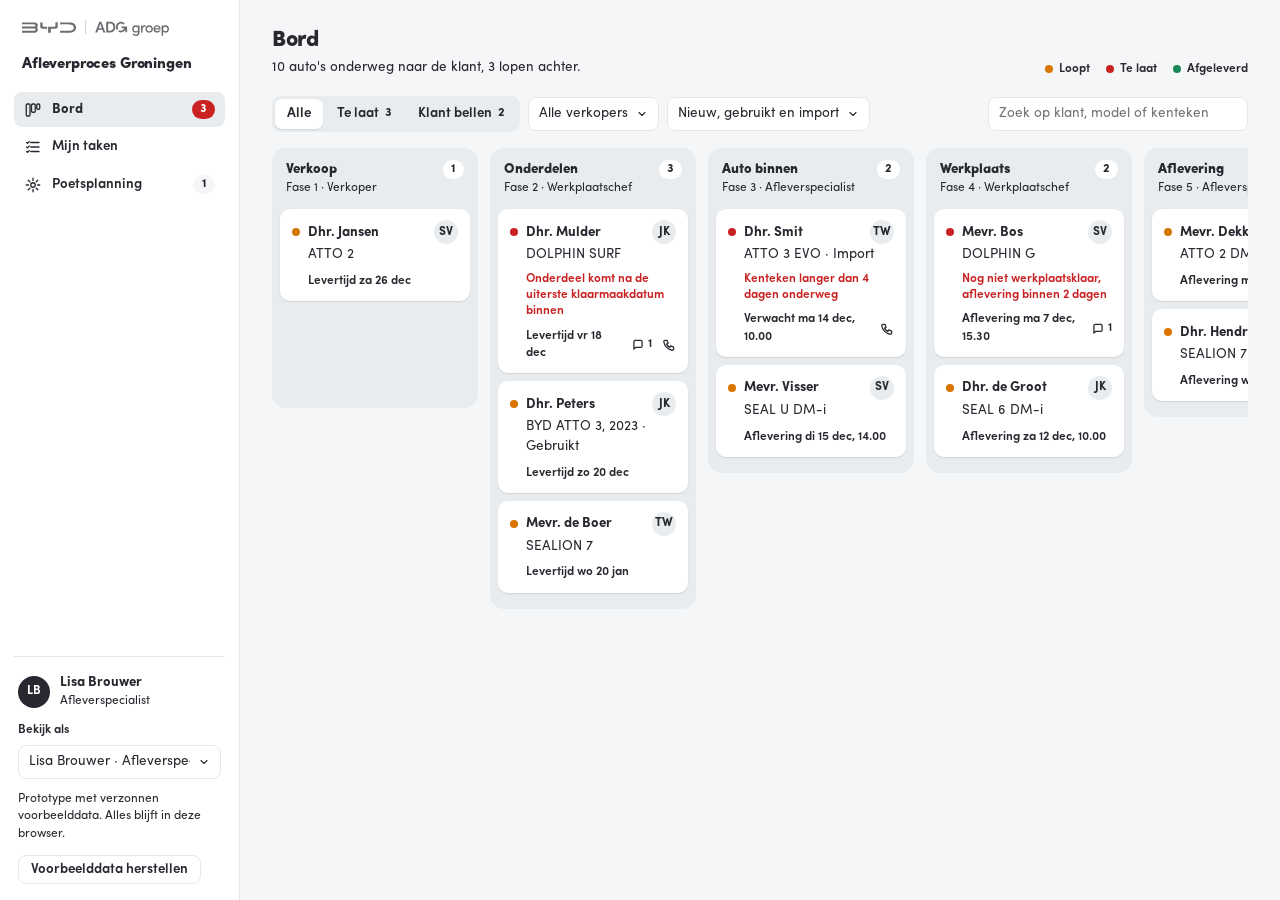
==== index.html @ 132f9332 "Prototype digitaal afleverproces BYD Groningen (verzonnen voorbeelddata) Co-Authored-By: Claude Opus" ====
<!doctype html>
<html lang="nl">
<head>
<meta charset="utf-8">
<meta name="viewport" content="width=device-width,initial-scale=1">
<meta name="robots" content="noindex,nofollow">
<title>Bord · Afleverproces BYD Groningen</title>
<link rel="stylesheet" href="css/huisstijl.css">
<link rel="stylesheet" href="css/componenten.css">
<link rel="stylesheet" href="css/animaties.css">
<link rel="stylesheet" href="css/app.css">
</head>
<body>
<main class="pagina">
  <div class="pagina-kop">
    <div>
      <h1>Bord</h1>
      <p id="samenvatting"></p>
    </div>
    <div class="legenda">
      <span><span class="stip st-oranje"></span>Loopt</span>
      <span><span class="stip st-rood"></span>Te laat</span>
      <span><span class="stip st-groen"></span>Afgeleverd</span>
    </div>
  </div>
  <div class="filterbalk">
    <div class="segment" id="weergave" role="group" aria-label="Welke auto's"></div>
    <label class="vh" for="f_verkoper">Verkoper</label>
    <select id="f_verkoper" class="invoer"><option value="">Alle verkopers</option></select>
    <label class="vh" for="f_type">Soort</label>
    <select id="f_type" class="invoer"><option value="">Nieuw, gebruikt en import</option><option value="nieuw">Nieuw</option><option value="gebruikt">Gebruikt</option><option value="import">Import</option></select>
    <label class="vh" for="zoek">Zoeken</label>
    <input id="zoek" class="invoer zoek" type="search" placeholder="Zoek op klant, model of kenteken">
  </div>
  <div class="bord" id="bord"></div>
</main>
<script src="js/proces.js"></script>
<script src="js/demo-data.js"></script>
<script src="js/ui.js"></script>
<script src="js/bord.js"></script>
</body>
</html>
---- css/huisstijl.css ----
/* ==========================================================================
   ADG-huisstijl: kleuren, letter en basis. Elke pagina laadt dit bestand eerst.

   Waarom een los bestand: wil je een kleur of de letter aanpassen, dan doe je dat
   hier en verandert het op alle pagina's tegelijk. Pagina's gebruiken alleen de
   variabelen hieronder, nooit een losse kleurcode.

   Bron van de waarden: de ADG-huurpagina en het ADG-marketingdashboard
   (rood #ca2222, antraciet #282830, Sofia Pro), aangevuld met de lichtgrijzen uit
   de BYD-offertemodule. Structuur en maten zijn overgenomen uit de offertemodule.

   Sofia Pro: omgezette desktop-bestanden, dezelfde als in de offertemodule. Voor
   publieke hosting moet ADG bevestigen dat de licentie webfont-gebruik dekt.
   ========================================================================== */

@font-face{font-family:'Sofia Pro';src:url('../assets/fonts/sofiapro-400.woff2') format('woff2');font-weight:400;font-style:normal;font-display:swap}
@font-face{font-family:'Sofia Pro';src:url('../assets/fonts/sofiapro-500.woff2') format('woff2');font-weight:500;font-style:normal;font-display:swap}
@font-face{font-family:'Sofia Pro';src:url('../assets/fonts/sofiapro-600.woff2') format('woff2');font-weight:600;font-style:normal;font-display:swap}
@font-face{font-family:'Sofia Pro';src:url('../assets/fonts/sofiapro-700.woff2') format('woff2');font-weight:700;font-style:normal;font-display:swap}
@font-face{font-family:'Sofia Pro';src:url('../assets/fonts/sofiapro-800.woff2') format('woff2');font-weight:800;font-style:normal;font-display:swap}

:root{
  --ink:#282830;             /* ADG antraciet, primaire tekst */
  --ink-70:#5a5a66;          /* labels */
  --muted:#6b7280;           /* secundaire tekst */
  --app-bg:#fafafa;          /* paginacanvas */
  --surface:#ffffff;         /* kaarten en panelen */
  --surface-2:#f4f6f7;       /* subtiele vlakken en invoervelden (ADG-lichtgrijs) */
  --line:#e5e7eb;            /* randen */
  --accent:#ca2222;          /* ADG rood, primaire acties */
  --accent-ink:#b01c1c;      /* rood hover */
  --accent-soft:#fde9e9;     /* rood vlak, meldingen */
  --focus:rgba(202,34,34,.14);
  --ok:#1a8754;              /* groen: ingediend, gelukt */
  --ok-soft:#e8f5ee;
  --warn:#b45309;            /* oranje: let op */
  --warn-soft:#fffbeb;
  --font:'Sofia Pro',-apple-system,BlinkMacSystemFont,'Segoe UI',Roboto,Arial,sans-serif;
  --r-sm:8px; --r-md:10px; --r-lg:16px;
  --shadow-card:0 24px 60px -24px rgba(40,40,48,.35);
  --shadow-hover:0 2px 12px rgba(40,40,48,.06);
}

*{box-sizing:border-box;margin:0;padding:0}
html,body{min-height:100%}
body{
  font-family:var(--font);
  background:var(--app-bg);
  color:var(--ink);
  -webkit-font-smoothing:antialiased;
  line-height:1.45;
}
button,input,select,textarea{font-family:inherit}
a{color:var(--accent)}
.hidden{display:none!important}

/* Beveiligde pagina's staan op <html class="wacht-op-login"> tot vereisLogin() de sessie
   heeft goedgekeurd. Zo flitst er nooit een formulier of lijst in beeld voor iemand die
   niet is ingelogd. */
.wacht-op-login body{visibility:hidden}

/* balk onderin bij een verbindingsfout met de database */
.verbindingsfout{
  position:fixed;left:16px;right:16px;bottom:16px;z-index:999;visibility:visible;
  background:var(--ink);color:#fff;border-radius:var(--r-md);padding:12px 16px;font-size:13px;
  box-shadow:var(--shadow-card);
}
.verbindingsfout button{margin-left:10px;background:none;border:1px solid rgba(255,255,255,.4);color:#fff;border-radius:6px;padding:3px 9px;cursor:pointer}
---- css/componenten.css ----
/* ==========================================================================
   Bouwstenen die op meer dan één pagina voorkomen: inlogscherm, kaarten, knoppen,
   velden, lijsten, tegels en tabellen. Laad na huisstijl.css.

   Structuur en maten zijn één op één overgenomen uit de BYD-offertemodule
   (site/index.html daar), met de ADG-kleuren uit huisstijl.css. Een pagina die iets
   eigens nodig heeft, zet dat in een eigen bestand (css/formulier.css, enz.), niet hier.
   ========================================================================== */

/* ---------- inlogscherm, split-screen (index.html) ---------- */
.auth-split{
  min-height:100dvh;background:var(--surface);
  display:grid;grid-template-columns:minmax(0,460px) 1fr;
}
.auth-form{
  display:flex;flex-direction:column;
  padding:44px 52px;width:100%;max-width:520px;margin:0 auto;min-height:100dvh;
}
.auth-brand{display:flex;align-items:center;gap:12px;padding-top:6px}
.auth-brand img{height:26px;width:auto}
.auth-main{margin:auto 0}
.auth-form h1{font-size:30px;font-weight:800;letter-spacing:-.02em;line-height:1.1}
.auth-form .lead{font-size:13.5px;color:var(--muted);margin:10px 0 28px;line-height:1.5}
.auth-field{margin-bottom:16px}
.auth-field label{display:block;font-size:11px;font-weight:600;color:var(--ink-70);margin-bottom:6px}
.auth-field input{
  width:100%;background:var(--surface);border:1px solid var(--line);color:var(--ink);
  border-radius:var(--r-md);padding:12px 14px;font-size:14px;outline:none;
  transition:border-color .15s,box-shadow .15s;
}
.auth-field input:focus{border-color:var(--accent);box-shadow:0 0 0 3px var(--focus)}
.auth-submit{
  width:100%;margin-top:6px;background:var(--accent);color:#fff;border:none;border-radius:var(--r-md);
  padding:13px;font-size:14px;font-weight:700;cursor:pointer;
  transition:background .15s,transform .05s;
}
.auth-submit:hover{background:var(--accent-ink)}
.auth-submit:active{transform:translateY(1px)}
.auth-error{color:var(--accent);font-size:12.5px;margin-top:12px;min-height:16px}
.auth-foot{padding-top:24px;font-size:11px;color:var(--muted);display:flex;flex-wrap:wrap;gap:6px 14px}
.auth-aside{
  position:relative;overflow:hidden;color:#fff;
  background:radial-gradient(120% 90% at 100% 0%,#3a3a45 0%,var(--ink) 55%,#1c1c22 100%);
}
/* de G uit het ADG-logo als groot, half-transparant beeldmerk achter de tekst */
.auth-aside .merk{position:absolute;right:-8%;top:8%;width:78%;max-width:640px;opacity:.10}
.auth-aside .merk path{fill:#fff}
.auth-aside .streep{position:absolute;left:56px;top:56px;width:44px;height:4px;border-radius:2px;background:var(--accent)}
.auth-aside .copy{position:absolute;left:0;right:0;bottom:0;padding:56px}
.auth-aside .eyebrow{
  display:inline-flex;align-items:center;gap:7px;font-size:12px;font-weight:600;color:#fff;
  background:rgba(255,255,255,.10);border:1px solid rgba(255,255,255,.22);
  padding:6px 13px;border-radius:999px;margin-bottom:18px;
}
.auth-aside h2{font-size:29px;font-weight:800;letter-spacing:-.02em;line-height:1.16;max-width:16ch}
.auth-aside p{font-size:14px;color:rgba(255,255,255,.80);margin-top:12px;max-width:42ch;line-height:1.5}
@media (max-width:860px){
  .auth-split{grid-template-columns:1fr}
  .auth-aside{display:none}
  .auth-form{padding:40px 26px;justify-content:center}
}

/* ---------- gecentreerde kaartpagina's (start, wachtwoord, overzicht, dashboard) ---------- */
.scherm{
  min-height:100dvh;display:flex;align-items:center;justify-content:center;padding:20px;
  background:var(--app-bg);
}
.scherm.boven{align-items:flex-start;padding-top:40px}
.kaart{
  width:340px;max-width:100%;
  background:var(--surface);border:1px solid var(--line);border-radius:var(--r-lg);
  padding:32px 30px;color:var(--ink);box-shadow:var(--shadow-card);
}
.kaart.breed{width:760px;max-width:96vw;padding:28px}
.kaart.dash{width:1000px;max-width:96vw;padding:28px}
.kaart h1{font-size:20px;font-weight:800;letter-spacing:-.01em;text-align:center}
.kaart h1 span{color:var(--accent)}
.kaart.dash h1{text-align:left}
.kaart-sub{font-size:12px;color:var(--muted);text-align:center;margin:6px 0 22px;line-height:1.5}
.kaart label{display:block;font-size:11px;font-weight:600;color:var(--ink-70);margin:10px 0 4px}
.kaart input,.kaart select{
  width:100%;background:var(--surface);border:1px solid var(--line);color:var(--ink);
  border-radius:var(--r-md);padding:11px 13px;font-size:13.5px;outline:none;
  transition:border-color .15s,box-shadow .15s;
}
.kaart input:focus,.kaart select:focus{border-color:var(--accent);box-shadow:0 0 0 3px var(--focus)}
.kaart-logo{display:block;height:22px;width:auto;margin:0 auto 18px}

/* ---------- knoppen ---------- */
.knop-primair{
  width:100%;margin-top:18px;background:var(--accent);color:#fff;border:none;border-radius:var(--r-md);
  padding:12px;font-size:13.5px;font-weight:700;cursor:pointer;
  transition:background .15s,transform .05s;
}
.knop-primair:hover{background:var(--accent-ink)}
.knop-primair:active{transform:translateY(1px)}
.knop-primair:disabled{opacity:.55;cursor:default}
.knop-keuze{
  width:100%;margin-top:10px;background:var(--surface);color:var(--ink);border:1px solid var(--line);
  border-radius:var(--r-md);padding:12px;font-size:13px;font-weight:600;cursor:pointer;
  transition:border-color .15s,box-shadow .15s;
}
.knop-keuze:hover{border-color:var(--accent);box-shadow:var(--shadow-hover)}
.knop-klein{
  width:100%;margin-top:10px;background:none;border:none;color:var(--muted);
  font-size:11.5px;font-weight:600;cursor:pointer;padding:6px;
}
.knop-klein:hover{color:var(--accent)}
.knop-sec{
  background:var(--surface);border:1px solid var(--line);color:var(--ink);
  border-radius:9px;padding:9px 12px;font-size:11.5px;font-weight:600;cursor:pointer;
  transition:border-color .15s,color .15s;
}
.knop-sec:hover{border-color:var(--accent);color:var(--accent)}
.knop-rij{display:grid;grid-template-columns:1fr 1fr;gap:8px;margin-top:14px}
.fout{color:var(--accent);font-size:12px;margin-top:10px;min-height:14px;text-align:center}
/* draaiend laadteken naast de knoptekst zolang Supabase nog niet bevestigd heeft */
.btn-busy::after{
  content:"";display:inline-block;width:10px;height:10px;margin-left:7px;vertical-align:-1px;
  border:2px solid currentColor;border-right-color:transparent;border-radius:50%;
  animation:btnspin .7s linear infinite;
}
@keyframes btnspin{to{transform:rotate(360deg)}}

/* ---------- lijsten (overzicht, laatste formulieren) ---------- */
.lijst-kop{display:flex;gap:8px;margin:18px 0 12px;flex-wrap:wrap}
.lijst-kop input,.lijst-kop select{
  background:var(--surface);border:1px solid var(--line);color:var(--ink);
  border-radius:var(--r-md);padding:10px 12px;font-size:13px;outline:none;
  transition:border-color .15s,box-shadow .15s;
}
.lijst-kop input{flex:2 1 220px}
.lijst-kop select{flex:1 1 140px}
.lijst-kop input:focus,.lijst-kop select:focus{border-color:var(--accent);box-shadow:0 0 0 3px var(--focus)}
.lijst{max-height:60vh;overflow-y:auto;min-height:140px}
.lijst-item{
  display:flex;justify-content:space-between;align-items:center;gap:10px;
  padding:12px 14px;border:1px solid var(--line);border-radius:var(--r-sm);margin-bottom:6px;
  font-size:12px;cursor:pointer;background:var(--surface);transition:border-color .15s,box-shadow .15s;
}
.lijst-item:hover{border-color:var(--accent);box-shadow:var(--shadow-hover)}
.lijst-item .who{font-weight:700;font-size:12.5px}
.lijst-item .meta2{color:var(--muted);font-size:11px;margin-top:2px}
.lijst-leeg{font-size:12px;color:var(--muted);padding:18px 4px;text-align:center}

/* statuslabel: concept of ingediend */
.badge{display:inline-block;font-size:10.5px;font-weight:700;padding:3px 8px;border-radius:999px;white-space:nowrap}
.badge.concept{background:var(--surface-2);color:var(--ink-70);border:1px solid var(--line)}
.badge.ingediend{background:var(--ok-soft);color:var(--ok)}

/* melding boven een formulier of lijst: van wie is dit, mag je het aanpassen */
.melding{
  font-size:12px;line-height:1.45;padding:9px 12px;margin:0 0 12px;border-radius:var(--r-sm);
  border:1px solid var(--line);background:var(--surface-2);color:var(--ink);
}
.melding.let-op{border-color:#fcd34d;background:var(--warn-soft);color:#92400e}
.melding.ok{border-color:#a7d7bd;background:var(--ok-soft);color:#14532d}

/* ---------- dashboard ---------- */
.dash-filters{display:flex;gap:8px;margin:16px 0 4px;align-items:center;flex-wrap:wrap}
.dash-filters select{
  width:auto;background:var(--surface);border:1px solid var(--line);color:var(--ink);
  border-radius:9px;padding:8px 11px;font-size:12.5px;outline:none;
}
.dash-tiles{display:grid;grid-template-columns:repeat(auto-fit,minmax(148px,1fr));gap:12px;margin:16px 0 4px}
.tile{background:var(--surface-2);border:1px solid var(--line);border-radius:12px;padding:16px}
.tile .big{font-size:26px;font-weight:800;letter-spacing:-.02em}
.tile .lbl{font-size:11px;color:var(--muted);margin-top:4px}
.dash-h{
  font-size:13px;font-weight:700;letter-spacing:-.01em;
  color:var(--ink);margin:22px 0 10px;border-bottom:1px solid var(--line);padding-bottom:7px;
}
.lb-note{font-size:11.5px;color:var(--muted);margin:-2px 0 12px;line-height:1.5}
.lb-row{display:grid;grid-template-columns:150px 1fr 66px;gap:10px;align-items:center;margin-bottom:8px;font-size:12.5px}
.lb-row .nm{overflow:hidden;text-overflow:ellipsis;white-space:nowrap}
.lb-row .track{height:16px;background:var(--surface-2);border-radius:8px;overflow:hidden}
.lb-row .bar{height:16px;border-radius:8px;background:var(--accent);min-width:3px}
.lb-row .bar.ok{background:var(--ok)}
.lb-row .n{text-align:right;font-weight:700}
.lb-row .n em{font-style:normal;font-weight:500;color:var(--muted)}
.ds-wrap{overflow-x:auto}
.ds-tbl{width:100%;border-collapse:collapse;font-size:12px}
.ds-tbl th{font-size:11px;color:var(--muted);font-weight:700;text-align:left;padding:6px 8px;border-bottom:1px solid var(--line);white-space:nowrap}
.ds-tbl td{padding:8px;border-bottom:1px solid var(--line);vertical-align:top}
.ds-tbl th.nr,.ds-tbl td.nr{text-align:right;white-space:nowrap}
.ds-tbl tbody tr.klik{cursor:pointer}
.ds-tbl tbody tr.klik:hover td{background:var(--surface-2)}
.ds-tbl .sub{color:var(--muted);font-size:10.5px;margin-top:2px}
.ds-tbl td.leeg{color:var(--muted)}
---- css/animaties.css ----
/* ==========================================================================
   Lichte animaties, in de stijl van Tailwind: korte duur (150 tot 300 ms), de
   ease-out-curve van Tailwind, en alleen verschuiven en vervagen. Geen Tailwind
   zelf: de CDN-versie is niet bedoeld voor live sites, en de nette versie vraagt
   een bouwstap die dit project niet heeft.

   Gebruik: zet class="in-beeld" op iets dat bij het laden zacht moet verschijnen.
   Voor een rij na elkaar: style="--i:0", "--i:1", ... (of laat JS dat zetten).
   Wie in zijn systeem "minder beweging" heeft aangezet, krijgt geen animaties.
   ========================================================================== */

:root{
  --ease-out:cubic-bezier(.16,1,.3,1); /* zacht uitlopend, voor binnenkomen en bewegen */
  --ease-in-out:cubic-bezier(.4,0,.2,1);
  --duur-snel:150ms;
  --duur:200ms;
  --duur-traag:300ms;
}

@keyframes in-beeld{from{opacity:0;transform:translateY(8px)}to{opacity:1;transform:none}}
@keyframes vervaag-in{from{opacity:0}to{opacity:1}}
@keyframes zoom-in{from{opacity:0;transform:scale(.96)}to{opacity:1;transform:none}}

.in-beeld{animation:in-beeld var(--duur-traag) var(--ease-out) both;animation-delay:calc(var(--i,0) * 40ms)}
.vervaag-in{animation:vervaag-in var(--duur-traag) var(--ease-out) both}
.zoom-in{animation:zoom-in var(--duur) var(--ease-out) both}

/* kaarten en inlogscherm komen binnen */
.kaart,.auth-main{animation:in-beeld var(--duur-traag) var(--ease-out) both}
.auth-aside .copy{animation:in-beeld 500ms var(--ease-out) 120ms both}
@keyframes merk-in{from{opacity:0;transform:translateX(24px)}to{opacity:.10;transform:none}}
.auth-aside .merk{animation:merk-in 900ms var(--ease-out) both}

/* meebewegen bij aanwijzen en klikken */
.knop-keuze,.lijst-item,.tile{transition:border-color var(--duur-snel) var(--ease-in-out),box-shadow var(--duur) var(--ease-in-out),transform var(--duur) var(--ease-out)}
.knop-keuze:hover,.lijst-item:hover{transform:translateY(-1px)}
.knop-primair,.auth-submit,.knop-sec{transition:background var(--duur-snel) var(--ease-in-out),border-color var(--duur-snel),color var(--duur-snel),transform var(--duur-snel) var(--ease-out)}
.knop-primair:active,.auth-submit:active,.knop-keuze:active,.knop-sec:active{transform:scale(.98)}

/* een foutmelding schudt heel even, zodat je ziet dat er iets nieuws staat */
@keyframes schud{0%,100%{transform:none}25%{transform:translateX(-3px)}75%{transform:translateX(3px)}}
.schud{animation:schud 240ms var(--ease-in-out)}

/* laadvlak: grijze balk met een lichtstreep die eroverheen trekt, in de vorm van wat
   er straks komt te staan. Gebruik in plaats van een draaiend rondje bij lijsten. */
@keyframes glans{from{transform:translateX(-100%)}to{transform:translateX(100%)}}
.laadvlak{position:relative;overflow:hidden;background:var(--surface-2);border-radius:var(--r-sm)}
.laadvlak::after{content:"";position:absolute;inset:0;transform:translateX(-100%);
  background:linear-gradient(90deg,transparent,rgba(255,255,255,.7),transparent);
  animation:glans 1.2s var(--ease-in-out) infinite}
.laadregel{height:52px;margin-bottom:6px}

@media (prefers-reduced-motion:reduce){
  *,*::before,*::after{animation:none!important;transition:none!important}
}
---- css/app.css ----
/* ==========================================================================
   Schermen van het afleverproces: menu, bord, orderdetail, taken, poetsen, dashboard.
   Laad na huisstijl.css, componenten.css en animaties.css.

   Drie afspraken houden dit overzichtelijk:
   - kleur betekent alleen status, en rood betekent alleen "te laat"
   - vier tekstgroottes (de --t-variabelen), alle tekst in antraciet
   - één fase tegelijk in beeld, elke fase is één checklist met dezelfde regel per punt
   ========================================================================== */

:root{
  --st-grijs:#a9aeb7;  --st-grijs-soft:#eef0f2;
  --st-oranje:#d97400; --st-oranje-soft:#fff4e5;
  --st-rood:#ca2222;   --st-rood-soft:#fdecec;
  --st-groen:#1a8754;  --st-groen-soft:#e8f5ee;
  --vlak:#e9ecef;      /* kolommen op het bord, actief menu-item */
  --ink-hover:#3b3b45;
  --focus:rgba(40,40,48,.16);
  --t-titel:22px; --t-kop:15px; --t-tekst:13.5px; --t-klein:12px;
  --schaduw:0 1px 2px rgba(40,40,48,.08),0 1px 1px rgba(40,40,48,.04);
  --schaduw-hover:0 8px 20px -10px rgba(40,40,48,.32);
}

a{color:var(--ink)}
body{display:grid;grid-template-columns:240px minmax(0,1fr);min-height:100dvh;background:var(--surface-2);font-size:var(--t-tekst)}
main{min-width:0}
.vh{position:absolute!important;width:1px;height:1px;overflow:hidden;clip:rect(0 0 0 0);white-space:nowrap}

/* ---------- menu links ---------- */
.zijmenu{
  position:sticky;top:0;height:100dvh;overflow-y:auto;background:var(--surface);border-right:1px solid var(--line);
  display:flex;flex-direction:column;padding:20px 14px 16px
}
.zij-merk{padding:0 8px}
.zij-merk img{height:16px;width:auto;display:block}
.zij-titel{font-size:var(--t-kop);font-weight:800;letter-spacing:-.01em;padding:18px 8px 16px}
.knop-nieuw{
  display:flex;align-items:center;justify-content:center;gap:8px;background:var(--ink);color:#fff;text-decoration:none;
  font-weight:700;padding:10px 14px;border-radius:10px;margin-bottom:16px;
  transition:background var(--duur-snel),transform var(--duur-snel) var(--ease-out)
}
.knop-nieuw:hover{background:var(--ink-hover)}
.zij-nav{display:flex;flex-direction:column;gap:2px}
.zij-nav a{
  display:flex;align-items:center;gap:10px;font-weight:600;text-decoration:none;
  padding:8px 10px;border-radius:8px;transition:background var(--duur-snel)
}
.zij-nav a:hover{background:var(--surface-2)}
.zij-nav a.actief{background:var(--vlak);font-weight:700}
.teller{margin-left:auto;font-size:var(--t-klein);font-weight:700;background:var(--surface-2);border-radius:999px;padding:1px 8px;min-width:22px;text-align:center}
.zij-nav a.actief .teller:not(.rood){background:var(--surface)}
.zij-nav .teller.rood{background:var(--st-rood);color:#fff}
.zij-onder{margin-top:auto;border-top:1px solid var(--line);padding-top:16px;display:flex;flex-direction:column;gap:12px}
.zij-onder .ik{display:flex;align-items:center;gap:10px;padding:0 4px}
.zij-onder .nm{font-weight:700}
.zij-onder .rl{font-size:var(--t-klein)}
.zij-onder .bekijk{display:flex;flex-direction:column;gap:5px;padding:0 4px}
.zij-onder .proto{font-size:var(--t-klein);line-height:1.45;padding:0 4px}
.zij-onder #herstel{margin:0 4px;align-self:flex-start}

.avatar{width:32px;height:32px;border-radius:50%;background:var(--ink);color:#fff;display:inline-grid;place-items:center;font-size:var(--t-klein);font-weight:700;flex-shrink:0}
.avatar.klein{width:24px;height:24px;background:var(--vlak);color:var(--ink)}

/* ---------- knoppen en velden ---------- */
.knop{
  display:inline-flex;align-items:center;justify-content:center;gap:6px;background:var(--surface);border:1px solid var(--line);color:var(--ink);
  border-radius:8px;padding:7px 12px;font-size:var(--t-tekst);font-weight:600;cursor:pointer;text-decoration:none;white-space:nowrap;
  transition:border-color var(--duur-snel),background var(--duur-snel),transform var(--duur-snel) var(--ease-out)
}
.knop:hover{border-color:var(--ink)}
.knop.donker{background:var(--ink);border-color:var(--ink);color:#fff}
.knop.donker:hover{background:var(--ink-hover)}
.knop.link{background:none;border:none;padding:0;text-decoration:underline;text-underline-offset:2px;font-size:var(--t-klein)}
.knop:disabled,.knop.uit{background:var(--surface-2);border-color:var(--line);color:var(--ink);cursor:not-allowed}
.knop:active:not(:disabled):not(.uit),.knop-nieuw:active,.klaar-knop:active{transform:scale(.98)}

.veld-lbl{display:block;font-size:var(--t-klein);font-weight:600}
.invoer{
  width:100%;min-height:34px;background:var(--surface);border:1px solid var(--line);border-radius:8px;
  padding:6px 10px;font-size:var(--t-tekst);color:var(--ink);outline:none;
  transition:border-color var(--duur-snel),box-shadow var(--duur-snel)
}
.invoer:hover{border-color:#cfd3d8}
.invoer:focus{border-color:var(--ink);box-shadow:0 0 0 3px var(--focus)}
select.invoer{
  appearance:none;padding-right:30px;cursor:pointer;
  background:var(--surface) url("data:image/svg+xml,%3Csvg xmlns='http://www.w3.org/2000/svg' width='12' height='12' viewBox='0 0 24 24' fill='none' stroke='%23282830' stroke-width='2.2' stroke-linecap='round' stroke-linejoin='round'%3E%3Cpath d='m6 9 6 6 6-6'/%3E%3C/svg%3E") no-repeat right 10px center
}
textarea.invoer{min-height:68px;resize:vertical;line-height:1.45}

/* gesegmenteerde keuze: Alle / Te laat / Klant bellen */
.segment{display:inline-flex;background:var(--vlak);border-radius:9px;padding:3px;gap:2px}
.segment button{
  border:none;background:none;font:inherit;font-weight:600;color:var(--ink);padding:5px 12px;border-radius:7px;cursor:pointer;
  display:inline-flex;align-items:center;gap:6px;transition:background var(--duur-snel)
}
.segment button:hover{background:rgba(255,255,255,.55)}
.segment button.aan{background:var(--surface);box-shadow:var(--schaduw)}
.segment .n{font-size:var(--t-klein);font-weight:700}

/* ---------- status ---------- */
.stip{display:inline-block;width:8px;height:8px;border-radius:50%;flex-shrink:0}
.st-grijs{background:var(--st-grijs)} .st-oranje{background:var(--st-oranje)}
.st-rood{background:var(--st-rood)}   .st-groen{background:var(--st-groen)}
.st-nvt{display:none}
.pil{display:inline-flex;align-items:center;gap:6px;font-size:var(--t-klein);font-weight:700;padding:3px 10px;border-radius:999px;white-space:nowrap;background:var(--st-grijs-soft)}
.pil.oranje{background:var(--st-oranje-soft)}
.pil.rood{background:var(--st-rood-soft)}
.pil.groen{background:var(--st-groen-soft)}
.legenda{display:flex;gap:16px;font-size:var(--t-klein);font-weight:600}
.legenda span{display:inline-flex;align-items:center;gap:6px}

.melding,.melding.let-op,.melding.ok{
  border:none;margin:0;border-radius:8px;padding:10px 12px;font-size:var(--t-tekst);line-height:1.45;
  background:var(--surface-2);color:var(--ink)
}
.melding.rood{background:var(--st-rood-soft)}
.melding.rood b{color:var(--st-rood)}
.melding.oranje,.melding.let-op{background:var(--st-oranje-soft)}
.melding.groen,.melding.ok{background:var(--st-groen-soft)}
.melding .knop{margin-left:8px;vertical-align:middle}

/* ---------- pagina ---------- */
.pagina{padding:28px 32px 48px;max-width:1480px;width:100%}
.pagina.smal{max-width:1200px}
.pagina-kop{display:flex;align-items:flex-end;justify-content:space-between;gap:16px;flex-wrap:wrap;margin-bottom:18px}
.pagina-kop h1{font-size:var(--t-titel);font-weight:800;letter-spacing:-.02em;line-height:1.2}
.pagina-kop p{margin-top:4px}
.filterbalk{display:flex;gap:8px;flex-wrap:wrap;align-items:center;margin-bottom:16px}
.filterbalk select.invoer{width:auto}
.filterbalk .zoek{width:260px;margin-left:auto}
.filter-veld{display:flex;align-items:center;gap:8px}
.filter-veld .invoer{width:auto}

/* ---------- bord ---------- */
.bord{display:grid;grid-auto-flow:column;grid-auto-columns:minmax(206px,1fr);gap:12px;overflow-x:auto;align-items:start;padding-bottom:8px}
.kolom{background:var(--vlak);border-radius:14px;padding:12px 8px 8px;min-height:260px}
.kolom.klaar{background:none;border:1.5px dashed #d3d7dc}
.kolom-kop{display:flex;justify-content:space-between;align-items:flex-start;gap:8px;padding:0 6px 12px}
.kolom-kop h2{font-size:var(--t-tekst);font-weight:800}
.kolom-kop p{font-size:var(--t-klein);margin-top:1px}
.kolom-kop .aantal{font-size:var(--t-klein);font-weight:700;background:var(--surface);border-radius:999px;padding:1px 8px}
.kolom-leeg{font-size:var(--t-klein);padding:20px 8px;text-align:center}

.kaartje{
  display:block;text-decoration:none;color:var(--ink);background:var(--surface);border-radius:10px;
  padding:11px 12px;margin-bottom:8px;box-shadow:var(--schaduw);
  transition:box-shadow var(--duur) var(--ease-in-out),transform var(--duur) var(--ease-out)
}
.kaartje:hover{box-shadow:var(--schaduw-hover);transform:translateY(-1px)}
.kaartje:active{transform:scale(.99)}
.kaartje .k1{display:flex;align-items:center;gap:8px}
.kaartje .naam{font-weight:700;flex:1;min-width:0;overflow:hidden;text-overflow:ellipsis;white-space:nowrap}
.kaartje .k2,.kaartje .reden,.kaartje .k3,.kaartje .k4{padding-left:16px}
.kaartje .k2{margin-top:1px}
.kaartje .reden{font-size:var(--t-klein);font-weight:600;color:var(--st-rood);margin-top:6px;line-height:1.35}
.kaartje .k3{display:flex;align-items:center;gap:10px;margin-top:8px;font-size:var(--t-klein);font-weight:600}
.kaartje .datum{flex:1}
.kaartje .ico{display:inline-flex;align-items:center;gap:3px}
.kaartje .k4{font-size:var(--t-klein);margin-top:4px}

/* ---------- orderdetail: kop ---------- */
.terug{display:inline-flex;align-items:center;gap:6px;font-weight:600;text-decoration:none}
.terug:hover{text-decoration:underline;text-underline-offset:2px}
.order-titel{display:flex;align-items:center;gap:10px;flex-wrap:wrap;margin-top:12px}
.order-titel h1{font-size:var(--t-titel);font-weight:800;letter-spacing:-.02em;line-height:1.2}
.order-sub{margin-top:2px}
.feiten{
  display:grid;grid-template-columns:repeat(6,minmax(0,1fr));gap:1px;background:var(--line);
  border:1px solid var(--line);border-radius:12px;overflow:hidden;margin-top:16px
}
.feiten>div{background:var(--surface);padding:10px 14px;min-width:0}
.feiten dt{font-size:var(--t-klein);font-weight:600}
.feiten dd{font-weight:700;margin-top:2px;overflow:hidden;text-overflow:ellipsis;white-space:nowrap}
.feiten select.invoer{min-height:28px;padding:2px 26px 2px 8px;font-weight:700;background-position:right 8px center}
.order-kop>.melding{margin-top:12px}
@media (max-width:1100px){.feiten{grid-template-columns:repeat(3,minmax(0,1fr))}}
@media (max-width:760px){.feiten{grid-template-columns:repeat(2,minmax(0,1fr))}}

/* ---------- orderdetail: stappen ---------- */
.stappen{display:flex;background:var(--surface);border:1px solid var(--line);border-radius:14px;padding:16px 8px 12px;margin:16px 0}
.stap{
  flex:1;position:relative;background:none;border:none;cursor:pointer;font:inherit;color:var(--ink);
  display:flex;flex-direction:column;align-items:center;gap:4px;padding:0 4px;text-align:center;min-width:0
}
.stap::before{content:"";position:absolute;top:13px;left:-50%;right:50%;height:2px;background:var(--line)}
.stap:first-child::before{display:none}
.stap.na-groen::before{background:var(--st-groen)}
.stap .bol{
  position:relative;z-index:1;width:28px;height:28px;border-radius:50%;display:grid;place-items:center;margin-bottom:4px;
  font-size:var(--t-klein);font-weight:700;background:var(--surface);border:2px solid var(--st-grijs);
  transition:box-shadow var(--duur) var(--ease-out)
}
.stap.oranje .bol{border-color:var(--st-oranje);background:var(--st-oranje-soft)}
.stap.rood .bol{border-color:var(--st-rood);background:var(--st-rood);color:#fff}
.stap.groen .bol{border-color:var(--st-groen);background:var(--st-groen);color:#fff}
.stap.gekozen .bol{box-shadow:0 0 0 3px var(--surface),0 0 0 4.5px var(--ink)}
.stap .nm{font-weight:600;white-space:nowrap;overflow:hidden;text-overflow:ellipsis;max-width:100%}
.stap.gekozen .nm{font-weight:800}
.stap .st{font-size:var(--t-klein)}
.stap:hover .nm{text-decoration:underline;text-underline-offset:3px}

/* ---------- orderdetail: fase en checklist ---------- */
.order-grid{display:grid;grid-template-columns:minmax(0,1fr) 340px;gap:16px;align-items:start}
@media (max-width:1100px){.order-grid{grid-template-columns:1fr}}

.fase{background:var(--surface);border:1px solid var(--line);border-radius:14px;overflow:hidden}
.fase-kop{padding:18px 20px 16px}
.fase-kop .boven{display:flex;justify-content:space-between;align-items:flex-start;gap:12px}
.fase-kop h2{font-size:var(--t-kop);font-weight:800}
.fase-kop p{margin-top:2px}
.voortgang{margin-top:14px;height:6px;background:var(--surface-2);border-radius:3px;overflow:hidden}
.voortgang i{display:block;height:100%;border-radius:3px;transition:width var(--duur-traag) var(--ease-out)}
.fase-meldingen{display:flex;flex-direction:column;gap:8px;padding:0 20px 16px}

.groep h3{font-size:var(--t-klein);font-weight:700;padding:16px 20px 8px;border-top:1px solid var(--line);background:var(--surface-2)}
.punt{display:grid;grid-template-columns:20px minmax(0,1fr) auto;gap:4px 12px;align-items:start;padding:12px 20px;border-top:1px solid var(--line)}
.groep h3+.punt{border-top:none}
.punt>.bol{width:20px;height:20px;border-radius:50%;border:1.5px solid #c3c8ce;display:grid;place-items:center;margin-top:1px}
.punt.klaar>.bol{background:var(--st-groen);border-color:var(--st-groen);color:#fff}
.punt.optioneel:not(.klaar)>.bol{border-style:dashed}
.punt.info>.bol{border:none}
.punt .lbl{display:block;font-weight:600;line-height:1.35;padding-top:2px}
.punt .meta{font-size:var(--t-klein);margin-top:3px;line-height:1.4}
.punt .meta.rood{color:var(--st-rood);font-weight:600}
.punt .ctl{display:flex;align-items:center;justify-content:flex-end;gap:8px;flex-wrap:wrap}
.punt .ctl .invoer{width:230px}
.punt .ctl .invoer.half{width:150px}
.punt .waarde{font-weight:600;text-align:right;padding-top:2px}
.punt.breed .onder{grid-column:2/-1;margin-top:6px}
@media (max-width:760px){
  .punt{grid-template-columns:20px minmax(0,1fr)}
  .punt .ctl{grid-column:2;justify-content:flex-start}
  .punt .waarde{text-align:left}
  .punt .ctl .invoer,.punt .ctl .invoer.half{width:100%}
}

.janee{display:inline-flex;border:1px solid var(--line);border-radius:8px;overflow:hidden}
.janee button{border:none;background:var(--surface);font:inherit;font-weight:600;color:var(--ink);padding:6px 16px;cursor:pointer;min-height:32px}
.janee button+button{border-left:1px solid var(--line)}
.janee button:hover{background:var(--surface-2)}
.janee button.aan{background:var(--ink);color:#fff}

.tabel{width:100%;border-collapse:collapse}
.tabel th{text-align:left;font-size:var(--t-klein);font-weight:700;padding:6px 8px;border-bottom:1px solid var(--line);white-space:nowrap}
.tabel td{padding:7px 8px;border-bottom:1px solid var(--line);vertical-align:middle}
.tabel th:first-child,.tabel td:first-child{padding-left:0}
.tabel tr.te-laat td{background:var(--st-rood-soft)}
.tabel input[type=checkbox]{width:16px;height:16px;accent-color:var(--ink);cursor:pointer}
.tabel .invoer{width:150px}
.tabel .rood{color:var(--st-rood);font-weight:700}
.lijstje{list-style:none}
.lijstje li{display:flex;justify-content:space-between;align-items:center;gap:8px;padding:6px 0;border-bottom:1px solid var(--line)}
.toevoegen{display:flex;gap:8px;margin-top:10px}
.fase-voet{padding:14px 20px;border-top:1px solid var(--line);background:var(--surface-2);display:flex;gap:8px;flex-wrap:wrap;align-items:center}
.fase-voet.stapel{flex-direction:column;align-items:stretch}
.fase-voet.stapel .knop{align-self:flex-start}

/* ---------- orderdetail: zijkolom ---------- */
.zij{display:flex;flex-direction:column;gap:16px}
.zij-blok{background:var(--surface);border:1px solid var(--line);border-radius:14px;padding:16px}
.zij-blok h2{font-size:var(--t-kop);font-weight:800;display:flex;align-items:center;gap:8px;margin-bottom:10px}
.zij-blok h2 .n{font-size:var(--t-klein);font-weight:700;background:var(--surface-2);border-radius:999px;padding:1px 8px}
.zij-blok>.melding{margin-bottom:10px}
.items>.item{padding:10px 0;border-top:1px solid var(--line)}
.items>.item:first-child{border-top:none;padding-top:0}
.item .meta{font-size:var(--t-klein);margin-top:3px;display:flex;gap:10px;align-items:center;flex-wrap:wrap}
.item.af .tekst{text-decoration:line-through}
.zij-leeg{font-size:var(--t-klein)}
details.opgelost{margin-top:10px;border-top:1px solid var(--line);padding-top:10px}
details.opgelost summary{cursor:pointer;font-size:var(--t-klein);font-weight:600}
details.opgelost .items{margin-top:10px}
.zij-form{display:flex;flex-direction:column;gap:8px;margin-top:14px;padding-top:14px;border-top:1px solid var(--line)}
.zij-form .knop{align-self:flex-start}
.meer{margin-top:10px}

/* ---------- taken ---------- */
.taken-groep{margin-top:24px}
.taken-groep:first-child{margin-top:0}
.taken-groep h2{font-size:var(--t-kop);font-weight:800;display:flex;gap:8px;align-items:center;margin-bottom:10px}
.taken-groep h2 .n{font-size:var(--t-klein);font-weight:700;background:var(--surface);border:1px solid var(--line);border-radius:999px;padding:0 8px}
.taken-groep h2 .n.rood{background:var(--st-rood);border-color:var(--st-rood);color:#fff}
.rijen{background:var(--surface);border:1px solid var(--line);border-radius:14px;overflow:hidden}
.taak{
  display:grid;grid-template-columns:8px minmax(0,1fr) minmax(0,1.6fr) 150px;gap:16px;align-items:center;
  padding:12px 16px;text-decoration:none;color:var(--ink);border-top:1px solid var(--line);transition:background var(--duur-snel)
}
.rijen>.taak:first-child{border-top:none}
.taak:hover{background:var(--surface-2)}
.taak .wie,.taak .kop{font-weight:700}
.taak .sub{font-size:var(--t-klein);margin-top:2px}
.taak .wanneer{text-align:right;font-weight:600;white-space:nowrap}
@media (max-width:760px){.taak{grid-template-columns:8px 1fr}.taak .wat,.taak .wanneer{grid-column:2;text-align:left}}
.leeg-staat{background:var(--surface);border:1px solid var(--line);border-radius:14px;padding:48px 24px;text-align:center;display:flex;flex-direction:column;align-items:center;gap:6px}
.leeg-staat .rondje{width:44px;height:44px;border-radius:50%;background:var(--st-groen-soft);color:var(--st-groen);display:grid;place-items:center;margin-bottom:6px}
.leeg-staat h2{font-size:var(--t-kop);font-weight:800}

/* ---------- poetsen (vooral op de telefoon) ---------- */
.poets-dag h2{font-size:15px;font-weight:800;margin:20px 0 10px}
.poets-kaart{background:var(--surface);border:1px solid var(--line);border-radius:14px;padding:16px;margin-bottom:10px}
.poets-kaart.gedaan{background:var(--st-groen-soft);border-color:#bfe2cd}
.poets-kaart .boven{display:flex;justify-content:space-between;gap:10px;align-items:flex-start}
.poets-kaart .auto{font-size:16px;font-weight:800}
.poets-kaart .kent{font-size:14px;font-weight:700;margin-top:2px}
.poets-kaart .mc{font-size:13px;font-weight:800;padding:5px 10px;border-radius:8px;white-space:nowrap}
.poets-kaart .mc.ja{background:var(--ink);color:#fff}
.poets-kaart .mc.nee{background:var(--surface-2)}
.poets-kaart .feit{font-size:13.5px;margin-top:8px}
.poets-kaart .rij2{display:flex;gap:8px;margin-top:12px;align-items:center;flex-wrap:wrap}
.poets-kaart select{flex:1;min-width:160px;border:1px solid var(--line);border-radius:10px;padding:11px;font-size:14px;background:var(--surface)}
.poets-kaart .klaar-knop{background:var(--st-groen);color:#fff;border:none;border-radius:10px;padding:12px 16px;font-size:14px;font-weight:700;cursor:pointer}
.poets-kaart.gedaan .klaar-knop{background:var(--surface);color:var(--st-groen);border:1px solid #bfe2cd}

/* ---------- dashboard ---------- */
.kpi{
  display:grid;grid-template-columns:repeat(4,minmax(0,1fr));gap:1px;background:var(--line);
  border:1px solid var(--line);border-radius:14px;overflow:hidden;margin-bottom:16px
}
.kpi>div{background:var(--surface);padding:16px 18px}
.kpi .getal{font-size:var(--t-titel);font-weight:800;letter-spacing:-.01em;font-variant-numeric:proportional-nums}
.kpi .getal.rood{color:var(--st-rood)}
.kpi .lbl{font-size:var(--t-klein);font-weight:600;margin-top:2px}
@media (max-width:760px){.kpi{grid-template-columns:repeat(2,minmax(0,1fr))}}
.dash-grid{display:grid;grid-template-columns:repeat(2,minmax(0,1fr));gap:16px}
@media (max-width:900px){.dash-grid{grid-template-columns:1fr}}
.paneel{background:var(--surface);border:1px solid var(--line);border-radius:14px;padding:18px 20px}
.paneel h2{font-size:var(--t-kop);font-weight:800}
.paneel .toelichting{font-size:var(--t-klein);margin:2px 0 14px;line-height:1.45}
.balk-rij{display:grid;grid-template-columns:120px 1fr 44px;gap:10px;align-items:center;margin-bottom:8px;font-variant-numeric:tabular-nums}
.balk-rij .baan{height:10px}
.balk-rij .balk{height:10px;border-radius:0 4px 4px 0;background:var(--ink);min-width:2px}
.balk-rij .balk.rood{background:var(--st-rood)}
.balk-rij .n{text-align:right;font-weight:700}
.dash-sectie{margin-top:24px}
.dash-sectie>h2{font-size:var(--t-kop);font-weight:800;display:flex;gap:8px;align-items:center;margin-bottom:10px}

/* ---------- melding rechtsonder ---------- */
.toasts{position:fixed;right:20px;bottom:20px;z-index:200;display:flex;flex-direction:column;gap:8px;max-width:380px}
.toast{
  background:var(--ink);color:#fff;border-radius:var(--r-md);padding:12px 16px;font-size:13.5px;line-height:1.4;
  box-shadow:var(--shadow-card);animation:in-beeld var(--duur-traag) var(--ease-out) both;transition:opacity .3s,transform .3s
}
.toast.groen{background:var(--st-groen)}
.toast.weg{opacity:0;transform:translateY(6px)}

/* ---------- telefoon en smal scherm: menu wordt een balk bovenin ---------- */
@media (max-width:900px){
  body{grid-template-columns:1fr}
  .zijmenu{position:static;height:auto;flex-direction:row;flex-wrap:wrap;align-items:center;gap:10px;padding:12px 16px;border-right:none;border-bottom:1px solid var(--line)}
  .zij-titel{display:none}
  .knop-nieuw{margin:0 0 0 auto;padding:8px 12px}
  .zij-nav{flex-direction:row;width:100%;overflow-x:auto}
  .zij-nav a{white-space:nowrap}
  .zij-onder{margin:0;width:100%;border-top:none;padding-top:0}
  .zij-onder .ik,.zij-onder .proto,.zij-onder #herstel{display:none}
  .pagina{padding:20px 16px 40px}
  .filterbalk .zoek{width:100%;margin-left:0}
  .stappen{overflow-x:auto}
  .stap{min-width:76px}
}
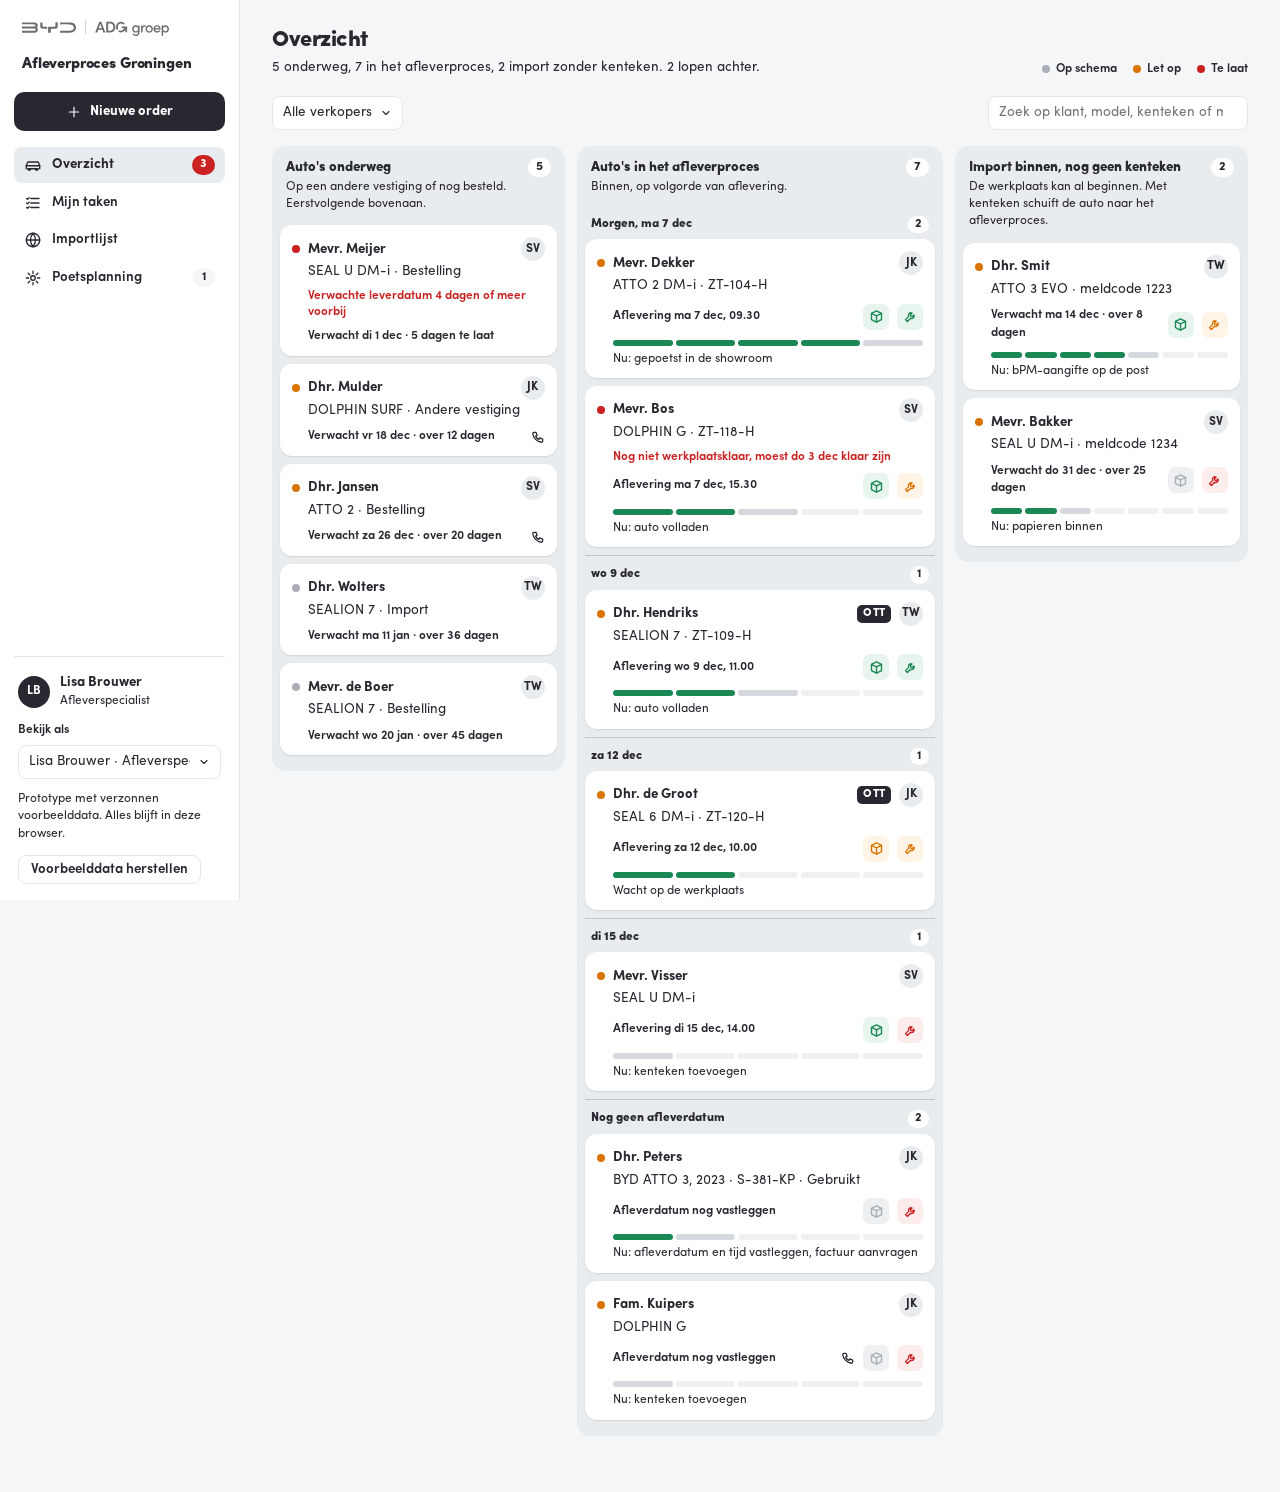
==== commit 0d3ea55d: "Feedback vestiging: omgeving per afdeling, kanban in drie kolommen, werkplaatsagenda, importlijst, p" ====
--- a/index.html
+++ b/index.html
@@ -4,7 +4,7 @@
 <meta charset="utf-8">
 <meta name="viewport" content="width=device-width,initial-scale=1">
 <meta name="robots" content="noindex,nofollow">
-<title>Bord · Afleverproces BYD Groningen</title>
+<title>Overzicht · Afleverproces BYD Groningen</title>
 <link rel="stylesheet" href="css/huisstijl.css">
 <link rel="stylesheet" href="css/componenten.css">
 <link rel="stylesheet" href="css/animaties.css">
@@ -14,25 +14,22 @@
 <main class="pagina">
   <div class="pagina-kop">
     <div>
-      <h1>Bord</h1>
+      <h1>Overzicht</h1>
       <p id="samenvatting"></p>
     </div>
     <div class="legenda">
-      <span><span class="stip st-oranje"></span>Loopt</span>
+      <span><span class="stip st-grijs"></span>Op schema</span>
+      <span><span class="stip st-oranje"></span>Let op</span>
       <span><span class="stip st-rood"></span>Te laat</span>
-      <span><span class="stip st-groen"></span>Afgeleverd</span>
     </div>
   </div>
   <div class="filterbalk">
-    <div class="segment" id="weergave" role="group" aria-label="Welke auto's"></div>
     <label class="vh" for="f_verkoper">Verkoper</label>
     <select id="f_verkoper" class="invoer"><option value="">Alle verkopers</option></select>
-    <label class="vh" for="f_type">Soort</label>
-    <select id="f_type" class="invoer"><option value="">Nieuw, gebruikt en import</option><option value="nieuw">Nieuw</option><option value="gebruikt">Gebruikt</option><option value="import">Import</option></select>
     <label class="vh" for="zoek">Zoeken</label>
-    <input id="zoek" class="invoer zoek" type="search" placeholder="Zoek op klant, model of kenteken">
+    <input id="zoek" class="invoer zoek" type="search" placeholder="Zoek op klant, model, kenteken of meldcode">
   </div>
-  <div class="bord" id="bord"></div>
+  <div class="bord drie" id="rijen"></div>
 </main>
 <script src="js/proces.js"></script>
 <script src="js/demo-data.js"></script>
--- a/css/app.css
+++ b/css/app.css
@@ -334,6 +334,139 @@
 .dash-sectie{margin-top:24px}
 .dash-sectie>h2{font-size:var(--t-kop);font-weight:800;display:flex;gap:8px;align-items:center;margin-bottom:10px}
 
+/* ---------- overzicht: drie kolommen met autoblokjes ---------- */
+.bord.drie{grid-auto-columns:minmax(270px,1fr);grid-template-columns:minmax(270px,1fr) minmax(300px,1.25fr) minmax(270px,1fr)}
+.bord.drie .kolom-kop p{max-width:34ch}
+.dag-kop{display:flex;align-items:center;gap:8px;font-size:var(--t-klein);font-weight:800;padding:8px 6px 6px}
+.dag-kop.lijn{border-top:1.5px solid #c3c8ce;margin-top:6px;padding-top:10px}
+.dag-kop .n{margin-left:auto;font-weight:700;background:var(--surface);border-radius:999px;padding:0 7px}
+.blok{margin-bottom:8px}
+.blok{position:relative;background:var(--surface);border-radius:12px;padding:12px 12px 10px;box-shadow:var(--schaduw);transition:box-shadow var(--duur) var(--ease-in-out),transform var(--duur) var(--ease-out)}
+.blok:hover{box-shadow:var(--schaduw-hover);transform:translateY(-1px)}
+.blok .b1{display:flex;align-items:center;gap:8px}
+.blok .naam{font-weight:700;flex:1;min-width:0;overflow:hidden;text-overflow:ellipsis;white-space:nowrap;text-decoration:none}
+.blok .naam::after{content:"";position:absolute;inset:0;border-radius:12px}
+.blok .naam:focus-visible{outline:none}
+.blok .naam:focus-visible::after{box-shadow:0 0 0 2px var(--ink)}
+.blok .label{font-size:11px;font-weight:800;letter-spacing:.02em;background:var(--ink);color:#fff;border-radius:5px;padding:1px 6px}
+.blok .b2,.blok .reden,.blok .b3,.blok .b4{padding-left:16px}
+.blok .b2{margin-top:1px}
+.blok .reden{font-size:var(--t-klein);font-weight:600;color:var(--st-rood);margin-top:6px;line-height:1.35}
+.blok .b3{display:flex;align-items:center;gap:8px;margin-top:8px;font-size:var(--t-klein);font-weight:600}
+.blok .datum{flex:1}
+.blok .ico{display:inline-flex;align-items:center;gap:3px}
+.blok .b4{font-size:var(--t-klein);margin-top:5px}
+.blok .delen{margin:10px 0 0 16px}
+.sico{display:inline-grid;place-items:center;width:26px;height:26px;border-radius:7px;background:var(--st-grijs-soft);color:var(--st-grijs)}
+.sico.rood{background:var(--st-rood-soft);color:var(--st-rood)}
+.sico.oranje{background:var(--st-oranje-soft);color:var(--st-oranje)}
+.sico.groen{background:var(--st-groen-soft);color:var(--st-groen)}
+.sico-knop{position:relative;z-index:1;border:none;background:none;padding:0;cursor:pointer;border-radius:8px}
+.sico-knop:hover .sico,.sico-knop[aria-expanded=true] .sico{box-shadow:0 0 0 1.5px currentColor}
+.sico-knop:focus-visible{outline:2px solid var(--ink);outline-offset:1px}
+.od-lijst{position:relative;z-index:1;margin:8px 0 0 16px;padding:8px 10px;background:var(--surface-2);border-radius:8px;font-size:var(--t-klein)}
+.od-lijst ul,.od-ul{list-style:none;display:flex;flex-direction:column;gap:4px}
+.od-lijst li,.od-ul li{display:flex;align-items:center;gap:6px}
+
+/* voortgangsbalk in delen */
+.delen{display:flex;gap:3px}
+.delen i{flex:1;height:6px;border-radius:3px;background:var(--st-grijs-soft)}
+.delen i.open{background:#d5d9de}
+.delen i.af{background:var(--st-groen)}
+.delen.groot i{height:8px}
+
+/* ---------- werkplaats: weekagenda ---------- */
+.week-nav{display:flex;gap:6px}
+.wp-legenda{margin-bottom:12px}
+.week{display:grid;grid-template-columns:repeat(5,minmax(0,1fr));gap:10px;align-items:start}
+.week-dag{background:var(--vlak);border-radius:14px;padding:10px 8px 8px;min-height:180px}
+.week-dag.vandaag{background:#dfe3e7;box-shadow:inset 0 0 0 2px var(--ink)}
+.week-dag h2{font-size:var(--t-tekst);font-weight:800;padding:0 4px 10px}
+.dag-leeg{font-size:var(--t-klein);padding:12px 4px;text-align:center}
+.wp-blok{
+  display:flex;flex-direction:column;gap:1px;width:100%;text-align:left;font:inherit;color:var(--ink);cursor:pointer;
+  background:var(--surface);border:none;border-left:4px solid var(--st-grijs);border-radius:10px;padding:9px 10px;margin-bottom:8px;box-shadow:var(--schaduw);
+  transition:box-shadow var(--duur) var(--ease-in-out),transform var(--duur) var(--ease-out)
+}
+.wp-blok:hover{box-shadow:var(--schaduw-hover);transform:translateY(-1px)}
+.wp-blok.rood{border-left-color:var(--st-rood)}
+.wp-blok.oranje{border-left-color:var(--st-oranje)}
+.wp-blok.groen{border-left-color:var(--st-groen);background:var(--st-groen-soft)}
+.wp-blok .wb1{display:flex;align-items:center;gap:6px;font-weight:700}
+.wp-blok .wb3{font-size:var(--t-klein);font-weight:600}
+.wp-blok .wb4{font-size:var(--t-klein);margin-top:3px}
+.wp-taken{display:grid;grid-template-columns:repeat(2,minmax(0,1fr));gap:16px;margin-top:28px}
+.wp-taken .taken-groep{margin-top:0}
+.wp-taken .taak{grid-template-columns:8px minmax(0,1fr) minmax(0,1fr) 150px}
+.taak.met-knop{grid-template-columns:8px minmax(0,1fr) auto auto}
+.taak.met-knop .wie{text-decoration:none}
+.taak.met-knop .wie:hover{text-decoration:underline}
+.leeg-staat.klein{padding:28px 20px}
+@media (max-width:1100px){.week{grid-template-columns:1fr}.week-dag{min-height:0}.wp-taken{grid-template-columns:1fr}}
+
+/* venster (dialoog) */
+.venster{border:none;border-radius:16px;padding:0;width:min(520px,calc(100vw - 32px));margin:auto;color:var(--ink);box-shadow:var(--shadow-card)}
+.venster::backdrop{background:rgba(40,40,48,.4)}
+.venster[open]{animation:zoom-in var(--duur) var(--ease-out)}
+.venster-kop{display:flex;justify-content:space-between;align-items:flex-start;gap:12px;padding:18px 20px 12px}
+.venster-kop h2{font-size:var(--t-kop);font-weight:800}
+.venster>.melding{margin:0 20px 8px}
+.melding.groen,.melding.oranje,.melding.rood{color:var(--ink)}
+.venster h3{font-size:var(--t-klein);font-weight:700;padding:14px 20px 6px}
+.venster .od-ul,.venster>.zij-leeg{padding:0 20px}
+.venster-lijst .punt{padding:12px 20px}
+.venster-voet{padding:16px 20px;border-top:1px solid var(--line);margin-top:16px;background:var(--surface-2)}
+
+/* ---------- formulieren in een paneel (importlijst, premielijst) ---------- */
+.form-grid{display:grid;grid-template-columns:repeat(4,minmax(0,1fr));gap:10px 12px;margin-top:12px}
+.form-grid .veld{display:flex;flex-direction:column;gap:5px}
+.form-grid .knoppen{grid-column:1/-1;display:flex;gap:8px}
+@media (max-width:760px){.form-grid{grid-template-columns:1fr 1fr}}
+#premies>.paneel+.paneel{margin-top:16px}
+.imp-stap{display:flex;align-items:center;gap:8px;flex-wrap:wrap;margin-top:6px}
+.imp-stap .invoer{width:130px}
+.tabel td.nr,.tabel th.nr{text-align:right}
+.tabel .delen{min-width:140px}
+
+/* ---------- orderdetail: balk verkoop en aflevering, keuze na klantcontact ---------- */
+.balk-blok{display:flex;flex-direction:column;gap:6px}
+.balk-blok .delen i{height:8px}
+.delen-labels{display:grid;grid-template-columns:repeat(5,minmax(0,1fr));gap:3px;font-size:11.5px;line-height:1.3}
+.delen-labels .af{font-weight:700}
+@media (max-width:760px){.delen-labels{display:none}}
+.keuze-datum{border:none;display:flex;flex-direction:column;gap:6px;padding:10px 12px;background:var(--surface-2);border-radius:8px}
+.keuze-datum label{display:flex;align-items:center;gap:8px;cursor:pointer}
+.keuze-datum input[type=radio]{accent-color:var(--ink)}
+
+/* ---------- taken met een knop ---------- */
+.taak.met-actie{grid-template-columns:8px minmax(0,1fr) minmax(0,1.6fr) 130px 96px}
+.taak.met-actie .wie{text-decoration:none}
+.taak.met-actie .wie:hover{text-decoration:underline}
+.taak .actie{text-align:right}
+@media (max-width:760px){.taak.met-actie{grid-template-columns:8px 1fr}.taak.met-actie>*:nth-child(n+3){grid-column:2;text-align:left}}
+
+/* ---------- importlijst ---------- */
+.imp-rij{display:grid;grid-template-columns:minmax(0,1.3fr) minmax(0,1fr) minmax(0,.9fr) minmax(220px,1.3fr);gap:16px;align-items:start;padding:14px 16px;border-top:1px solid var(--line)}
+.rijen>.imp-rij:first-child{border-top:none}
+.imp-rij .wie{font-weight:700;text-decoration:none}
+.imp-rij a.wie:hover{text-decoration:underline}
+.imp-rij .sub{font-size:var(--t-klein);margin-top:2px}
+.imp-rij .mono{font-variant-numeric:tabular-nums;font-weight:600;letter-spacing:.02em}
+.imp-voortgang .delen{margin-top:4px}
+.imp-rij.gemarkeerd{background:var(--st-oranje-soft)}
+@media (max-width:900px){.imp-rij{grid-template-columns:1fr 1fr}}
+.paneel h2+.form-grid{margin-top:12px}
+#f_import{margin-bottom:16px}
+
+/* ---------- dashboard: extra tegels en afleveringen per periode ---------- */
+.kpi.drie-rijen{grid-template-columns:repeat(3,minmax(0,1fr))}
+.kpi .getal.oranje{color:var(--st-oranje)}
+.paneel.afgeleverd{margin-bottom:16px}
+.paneel-kop{display:flex;justify-content:space-between;align-items:center;gap:12px;flex-wrap:wrap;margin-bottom:12px}
+.afl-cijfers{display:flex;gap:40px;margin-bottom:14px}
+.afl-cijfers .getal{font-size:var(--t-titel);font-weight:800}
+.afl-cijfers .lbl{font-size:var(--t-klein);font-weight:600}
+
 /* ---------- melding rechtsonder ---------- */
 .toasts{position:fixed;right:20px;bottom:20px;z-index:200;display:flex;flex-direction:column;gap:8px;max-width:380px}
 .toast{
@@ -357,4 +490,5 @@
   .filterbalk .zoek{width:100%;margin-left:0}
   .stappen{overflow-x:auto}
   .stap{min-width:76px}
-}
+  .week-nav{width:100%}
+}
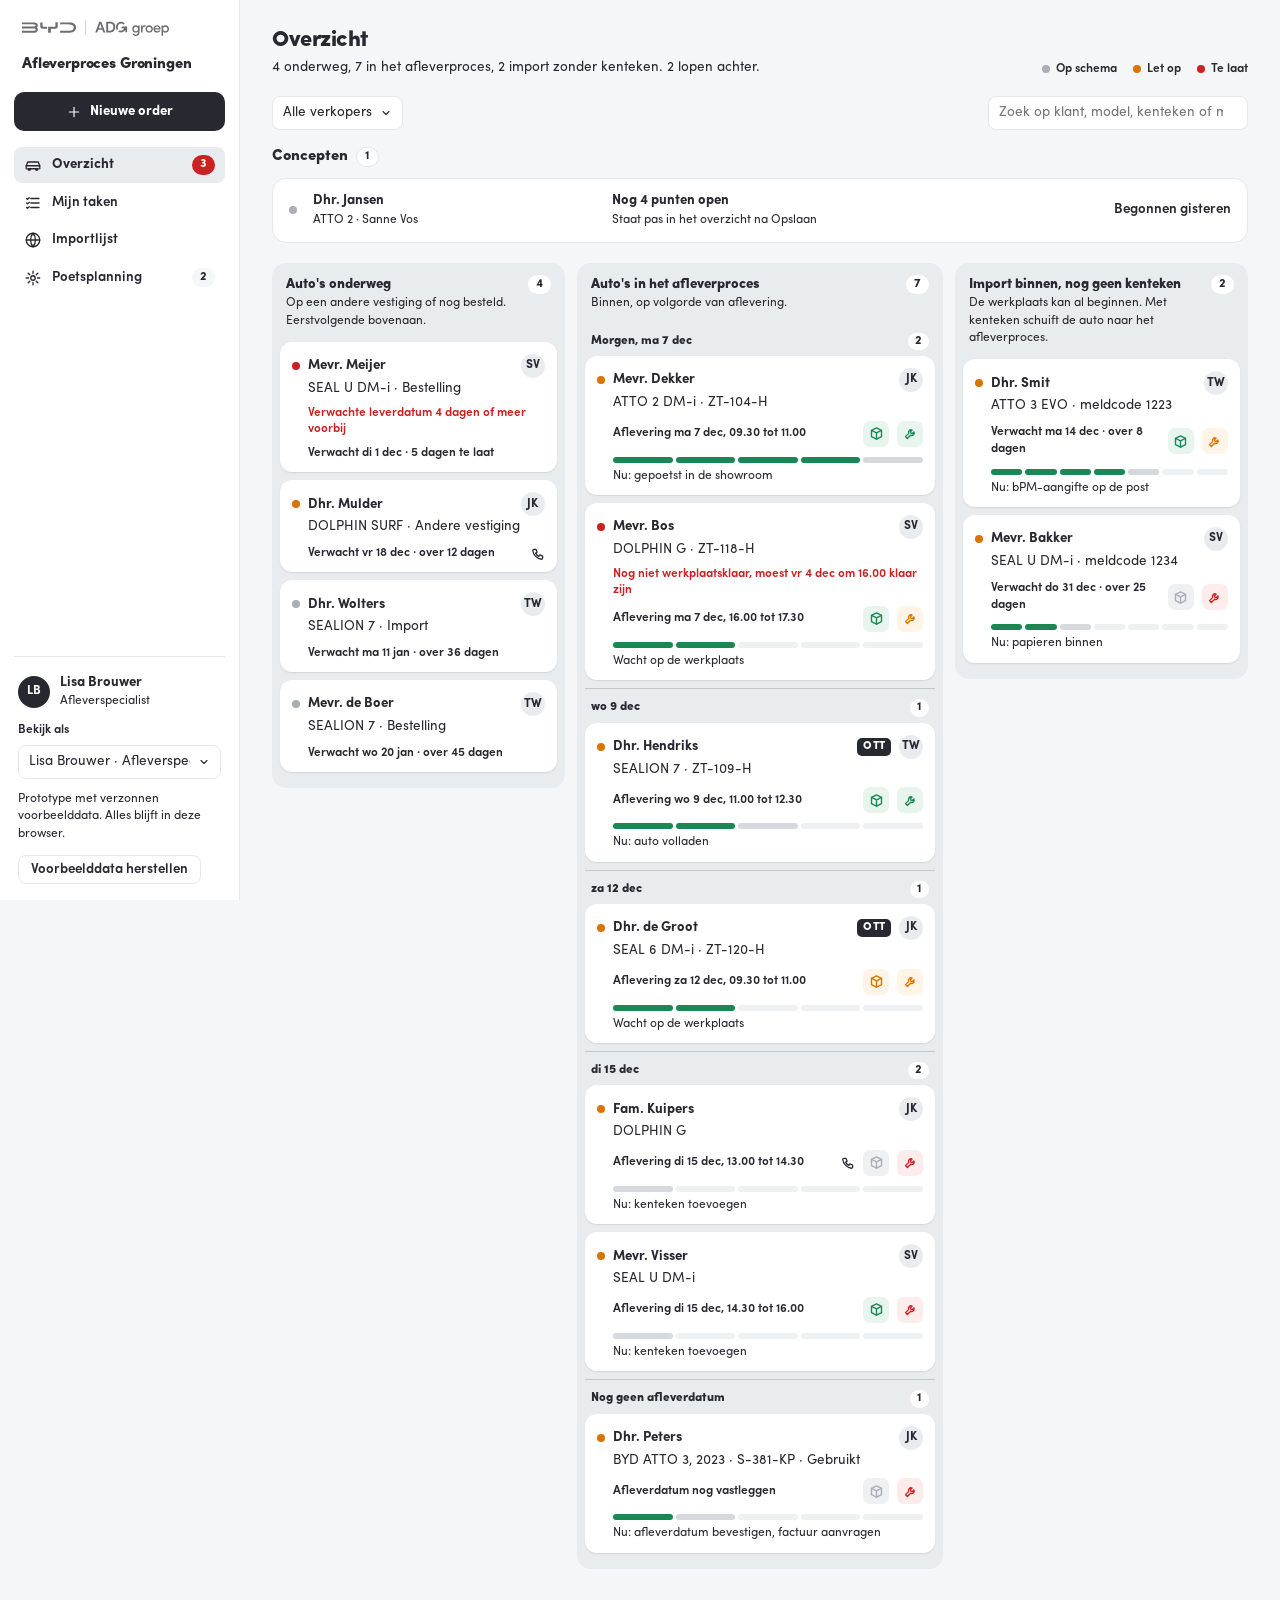
==== commit 304c3bdc: "Antwoorden Mark: tijdsblokken, afleverdatum bij binnenkomst, werkplaats 48 uur, laden, concepten, ve" ====
--- a/index.html
+++ b/index.html
@@ -29,6 +29,7 @@
     <label class="vh" for="zoek">Zoeken</label>
     <input id="zoek" class="invoer zoek" type="search" placeholder="Zoek op klant, model, kenteken of meldcode">
   </div>
+  <div id="concepten"></div>
   <div class="bord drie" id="rijen"></div>
 </main>
 <script src="js/proces.js"></script>
--- a/css/app.css
+++ b/css/app.css
@@ -492,3 +492,11 @@
   .stap{min-width:76px}
   .week-nav{width:100%}
 }
+
+/* ---------- concepten, wijziging afleverdatum, verwijderen ---------- */
+.concepten{margin-bottom:20px}
+.order-titel .verwijder{margin-left:auto}
+.wijziging{display:flex;gap:8px;flex-wrap:wrap;align-items:center}
+#f_premie .form-grid{grid-template-columns:repeat(5,minmax(0,1fr))}
+@media (max-width:760px){#f_premie .form-grid{grid-template-columns:1fr 1fr}}
+.poets-dag .dag-leeg{font-size:var(--t-klein)}
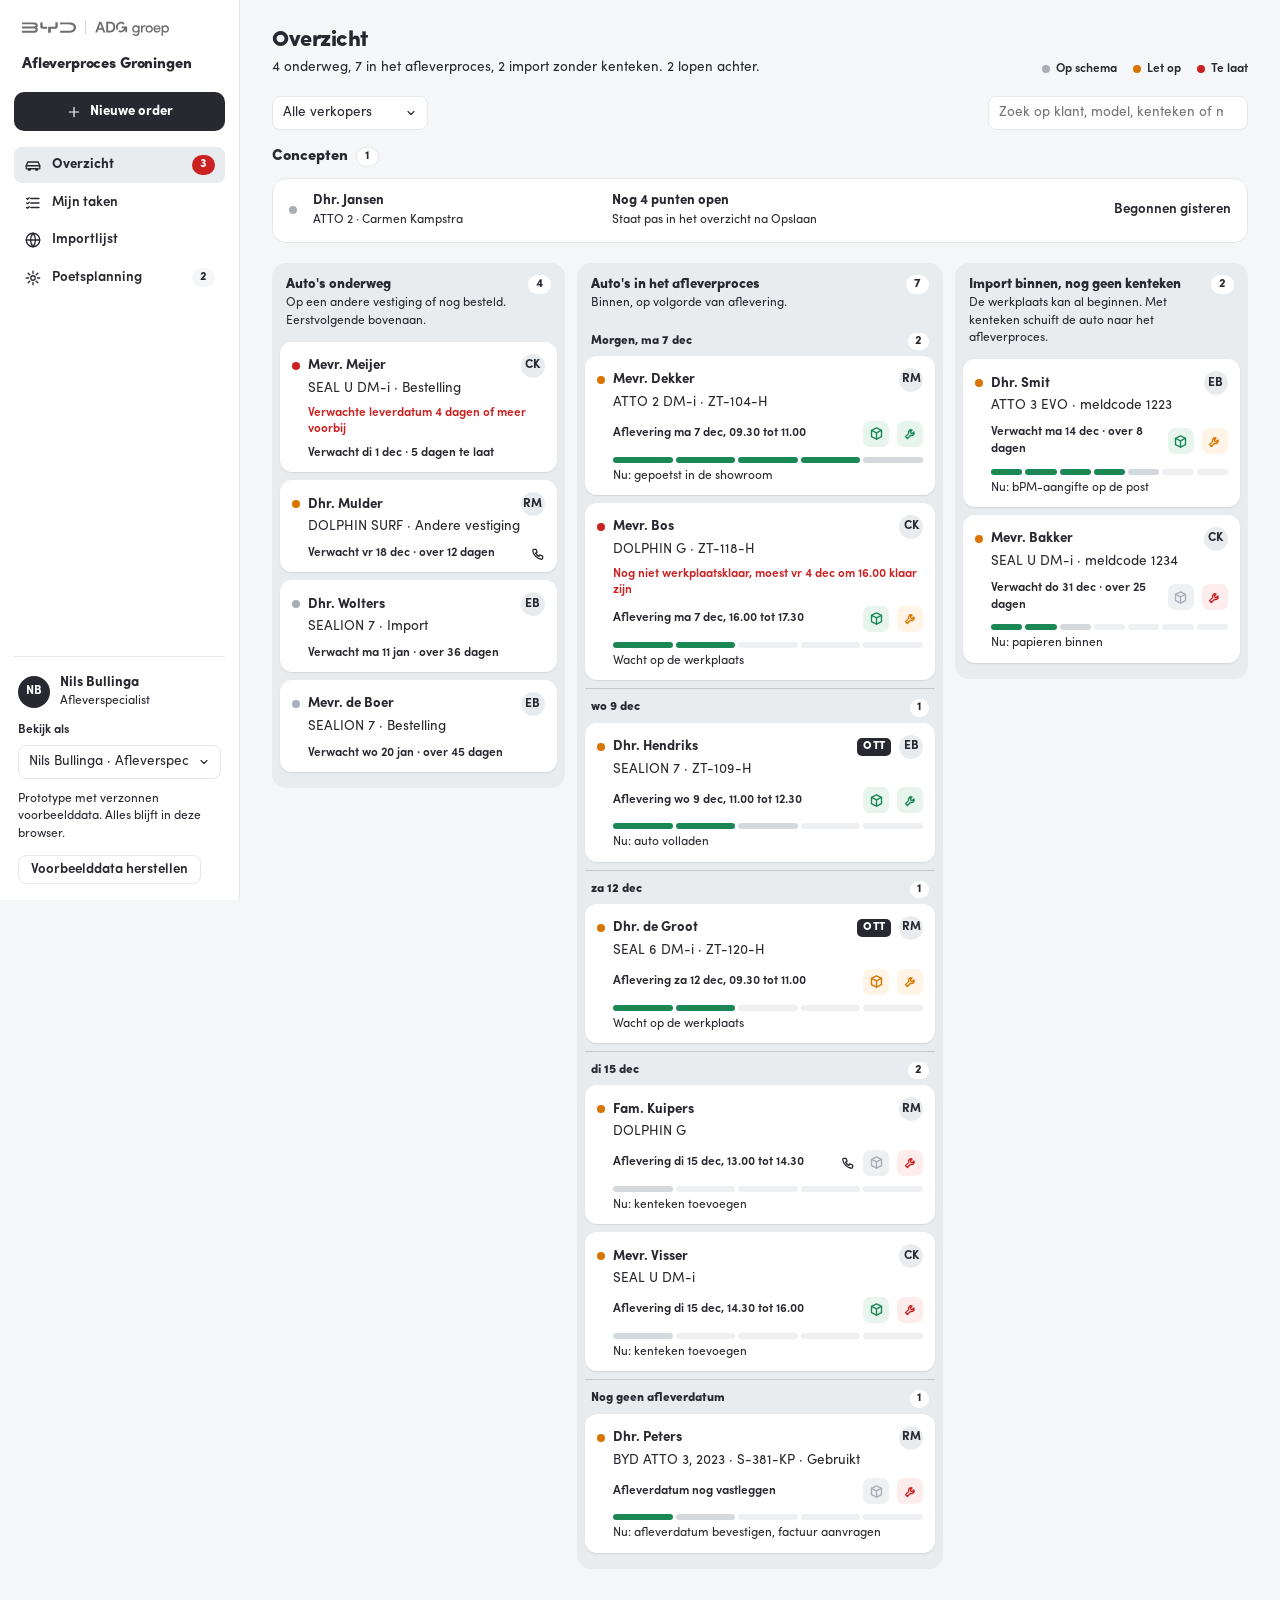
==== commit da05d6a0: "Premiesoorten per model in de premielijst, verkoper kiest de premie in fase 1. Verder: fase alleen m" ====
--- a/index.html
+++ b/index.html
@@ -5,10 +5,10 @@
 <meta name="viewport" content="width=device-width,initial-scale=1">
 <meta name="robots" content="noindex,nofollow">
 <title>Overzicht · Afleverproces BYD Groningen</title>
-<link rel="stylesheet" href="css/huisstijl.css">
-<link rel="stylesheet" href="css/componenten.css">
-<link rel="stylesheet" href="css/animaties.css">
-<link rel="stylesheet" href="css/app.css">
+<link rel="stylesheet" href="css/huisstijl.css?v=20261028h">
+<link rel="stylesheet" href="css/componenten.css?v=20261028h">
+<link rel="stylesheet" href="css/animaties.css?v=20261028h">
+<link rel="stylesheet" href="css/app.css?v=20261028h">
 </head>
 <body>
 <main class="pagina">
@@ -32,9 +32,9 @@
   <div id="concepten"></div>
   <div class="bord drie" id="rijen"></div>
 </main>
-<script src="js/proces.js"></script>
-<script src="js/demo-data.js"></script>
-<script src="js/ui.js"></script>
-<script src="js/bord.js"></script>
+<script src="js/proces.js?v=20261028h"></script>
+<script src="js/demo-data.js?v=20261028h"></script>
+<script src="js/ui.js?v=20261028h"></script>
+<script src="js/bord.js?v=20261028h"></script>
 </body>
 </html>
--- a/css/app.css
+++ b/css/app.css
@@ -205,28 +205,29 @@
 @media (max-width:1100px){.order-grid{grid-template-columns:1fr}}
 
 .fase{background:var(--surface);border:1px solid var(--line);border-radius:14px;overflow:hidden}
-.fase-kop{padding:18px 20px 16px}
+.fase-kop{padding:22px 24px 18px}
 .fase-kop .boven{display:flex;justify-content:space-between;align-items:flex-start;gap:12px}
-.fase-kop h2{font-size:var(--t-kop);font-weight:800}
-.fase-kop p{margin-top:2px}
+.fase-kop h2{font-size:24px;font-weight:800;letter-spacing:-.015em;line-height:1.2}
+.fase-kop p{margin-top:4px;color:var(--muted)}
 .voortgang{margin-top:14px;height:6px;background:var(--surface-2);border-radius:3px;overflow:hidden}
 .voortgang i{display:block;height:100%;border-radius:3px;transition:width var(--duur-traag) var(--ease-out)}
-.fase-meldingen{display:flex;flex-direction:column;gap:8px;padding:0 20px 16px}
-
-.groep h3{font-size:var(--t-klein);font-weight:700;padding:16px 20px 8px;border-top:1px solid var(--line);background:var(--surface-2)}
-.punt{display:grid;grid-template-columns:20px minmax(0,1fr) auto;gap:4px 12px;align-items:start;padding:12px 20px;border-top:1px solid var(--line)}
+.fase-meldingen{display:flex;flex-direction:column;gap:10px;padding:0 24px 20px}
+
+.groep h3{font-size:16px;font-weight:800;letter-spacing:-.01em;color:var(--ink);padding:22px 24px 10px;border-top:1px solid var(--line)}
+.punt{display:grid;grid-template-columns:20px minmax(0,1fr) auto;gap:4px 14px;align-items:start;padding:13px 24px;border-top:1px solid var(--line)}
 .groep h3+.punt{border-top:none}
 .punt>.bol{width:20px;height:20px;border-radius:50%;border:1.5px solid #c3c8ce;display:grid;place-items:center;margin-top:1px}
 .punt.klaar>.bol{background:var(--st-groen);border-color:var(--st-groen);color:#fff}
 .punt.optioneel:not(.klaar)>.bol{border-style:dashed}
 .punt.info>.bol{border:none}
 .punt .lbl{display:block;font-weight:600;line-height:1.35;padding-top:2px}
-.punt .meta{font-size:var(--t-klein);margin-top:3px;line-height:1.4}
+.punt .meta{font-size:var(--t-klein);margin-top:3px;line-height:1.4;color:var(--muted)}
 .punt .meta.rood{color:var(--st-rood);font-weight:600}
 .punt .ctl{display:flex;align-items:center;justify-content:flex-end;gap:8px;flex-wrap:wrap}
 .punt .ctl .invoer{width:230px}
 .punt .ctl .invoer.half{width:150px}
 .punt .waarde{font-weight:600;text-align:right;padding-top:2px}
+.punt .waarde.leeg{font-weight:400;color:var(--muted)}
 .punt.breed .onder{grid-column:2/-1;margin-top:6px}
 @media (max-width:760px){
   .punt{grid-template-columns:20px minmax(0,1fr)}
@@ -252,7 +253,7 @@
 .lijstje{list-style:none}
 .lijstje li{display:flex;justify-content:space-between;align-items:center;gap:8px;padding:6px 0;border-bottom:1px solid var(--line)}
 .toevoegen{display:flex;gap:8px;margin-top:10px}
-.fase-voet{padding:14px 20px;border-top:1px solid var(--line);background:var(--surface-2);display:flex;gap:8px;flex-wrap:wrap;align-items:center}
+.fase-voet{padding:16px 24px;border-top:1px solid var(--line);background:var(--surface-2);display:flex;gap:8px;flex-wrap:wrap;align-items:center}
 .fase-voet.stapel{flex-direction:column;align-items:stretch}
 .fase-voet.stapel .knop{align-self:flex-start}
 
@@ -429,10 +430,12 @@
 .tabel .delen{min-width:140px}
 
 /* ---------- orderdetail: balk verkoop en aflevering, keuze na klantcontact ---------- */
-.balk-blok{display:flex;flex-direction:column;gap:6px}
+.balk-blok{display:flex;flex-direction:column;gap:8px;background:var(--surface);border:1px solid var(--line);border-radius:10px;padding:14px 16px}
+.balk-blok .veld-lbl{font-size:13px;font-weight:700;color:var(--ink)}
 .balk-blok .delen i{height:8px}
-.delen-labels{display:grid;grid-template-columns:repeat(5,minmax(0,1fr));gap:3px;font-size:11.5px;line-height:1.3}
-.delen-labels .af{font-weight:700}
+.delen-labels{display:grid;grid-template-columns:repeat(5,minmax(0,1fr));gap:3px 6px;font-size:12.5px;line-height:1.3;color:var(--muted)}
+.delen-labels .af{color:var(--st-groen);font-weight:600}
+.delen-labels .nu{color:var(--ink);font-weight:800}
 @media (max-width:760px){.delen-labels{display:none}}
 .keuze-datum{border:none;display:flex;flex-direction:column;gap:6px;padding:10px 12px;background:var(--surface-2);border-radius:8px}
 .keuze-datum label{display:flex;align-items:center;gap:8px;cursor:pointer}
@@ -474,6 +477,7 @@
   box-shadow:var(--shadow-card);animation:in-beeld var(--duur-traag) var(--ease-out) both;transition:opacity .3s,transform .3s
 }
 .toast.groen{background:var(--st-groen)}
+.toast.rood{background:var(--st-rood)}
 .toast.weg{opacity:0;transform:translateY(6px)}
 
 /* ---------- telefoon en smal scherm: menu wordt een balk bovenin ---------- */
@@ -497,6 +501,22 @@
 .concepten{margin-bottom:20px}
 .order-titel .verwijder{margin-left:auto}
 .wijziging{display:flex;gap:8px;flex-wrap:wrap;align-items:center}
-#f_premie .form-grid{grid-template-columns:repeat(5,minmax(0,1fr))}
+#f_premie .form-grid{grid-template-columns:repeat(3,minmax(0,1fr))}
 @media (max-width:760px){#f_premie .form-grid{grid-template-columns:1fr 1fr}}
+.premietabel tr.nieuw-model td{border-top:2px solid var(--line)}
+.premietabel .invoer{width:130px}
+.premietabel input[type=number]{width:100px}
+.premietabel{width:100%}
+@media (max-width:760px){.premietabel{display:block;overflow-x:auto}}
+#f_soort .grijs{color:var(--muted);font-size:var(--t-klein)}
+#f_soort .toevoegen .invoer{max-width:320px}
 .poets-dag .dag-leeg{font-size:var(--t-klein)}
+
+/* fase die je niet mag bewerken: grijzer, zodat je meteen ziet dat het meelezen is */
+.fase.alleen-lezen,.fase.op-slot{background:var(--surface-2)}
+.fase.alleen-lezen .groep,.fase.op-slot .groep{opacity:.5;filter:grayscale(1)}
+/* fase die nog niet begonnen is: slotje bij de melding */
+.melding.slot,.melding.met-icoon{display:flex;gap:10px;align-items:flex-start}
+.melding.slot svg,.melding.met-icoon svg{flex:none;margin-top:1px}
+.fase.alleen-lezen .melding.met-icoon{background:var(--surface);border:1px solid var(--line)}
+.fase.op-slot .melding.slot{background:var(--surface);border:1px solid var(--line)}
